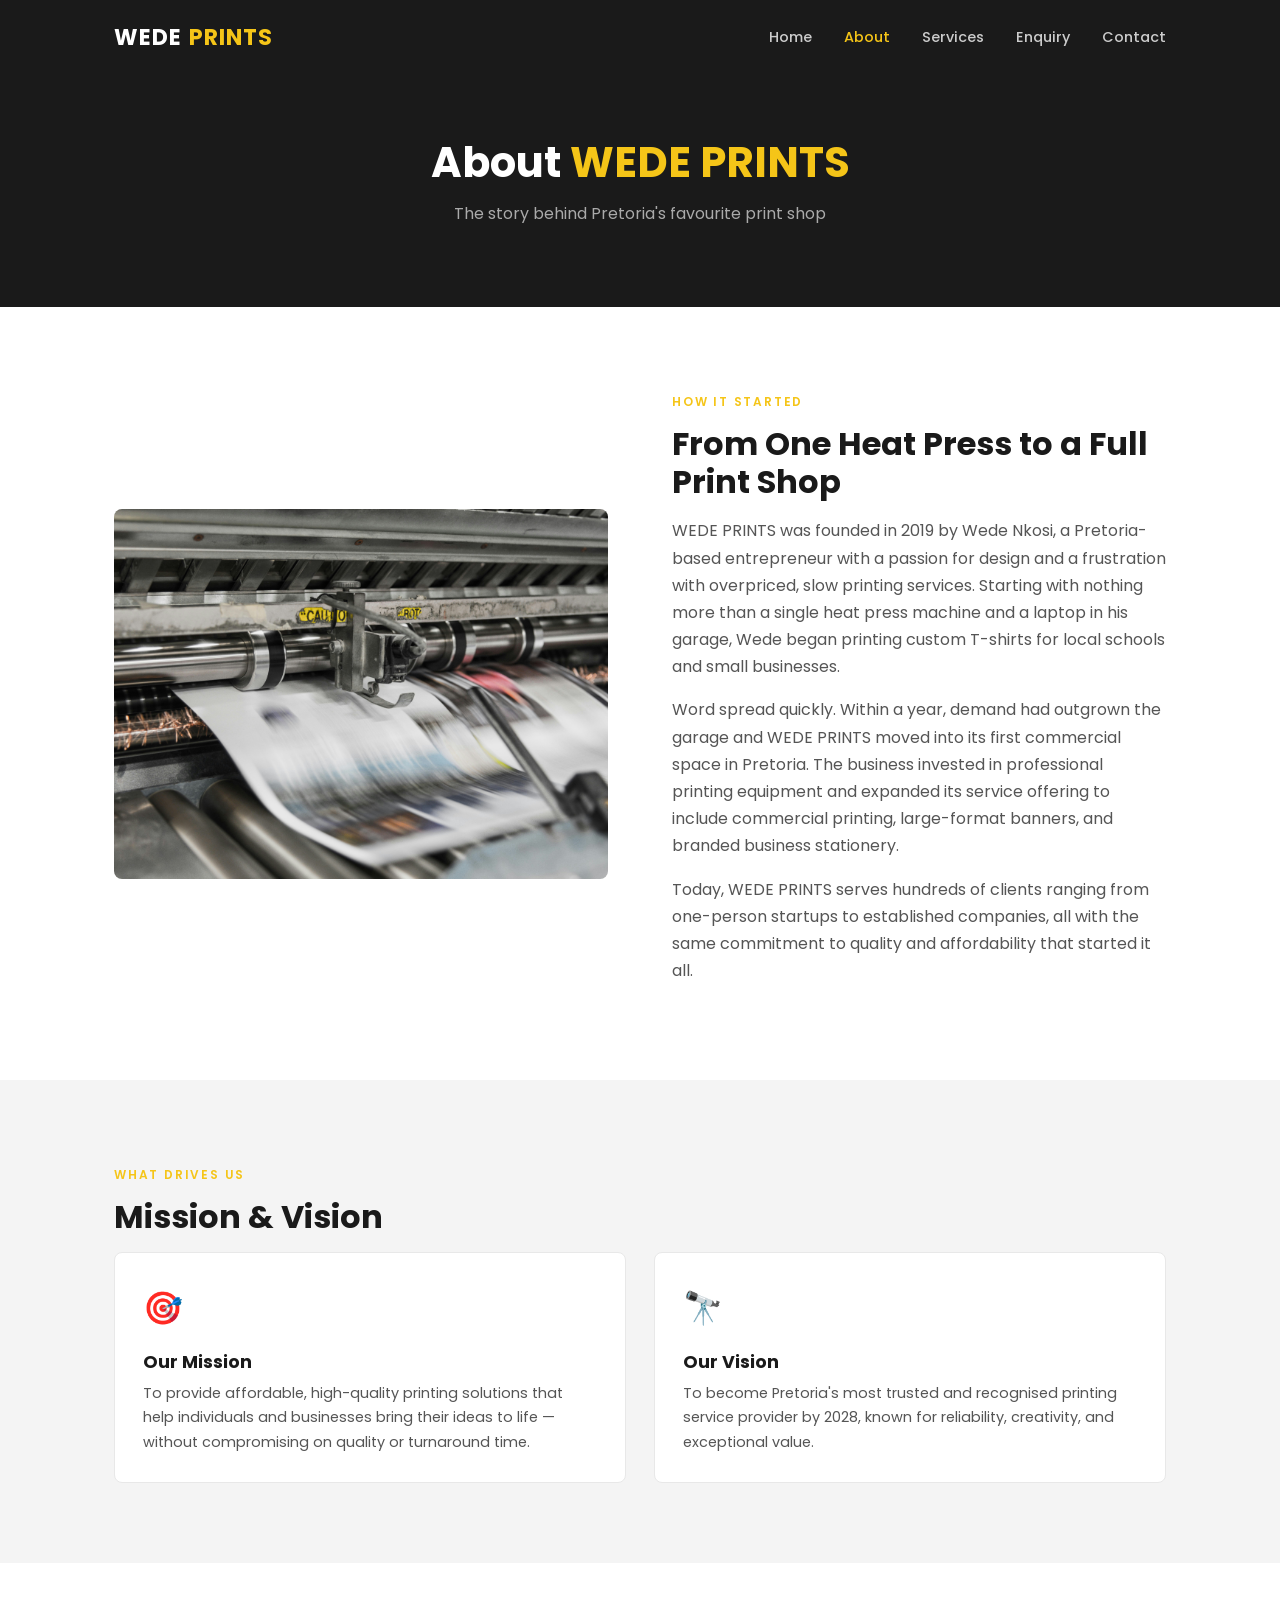
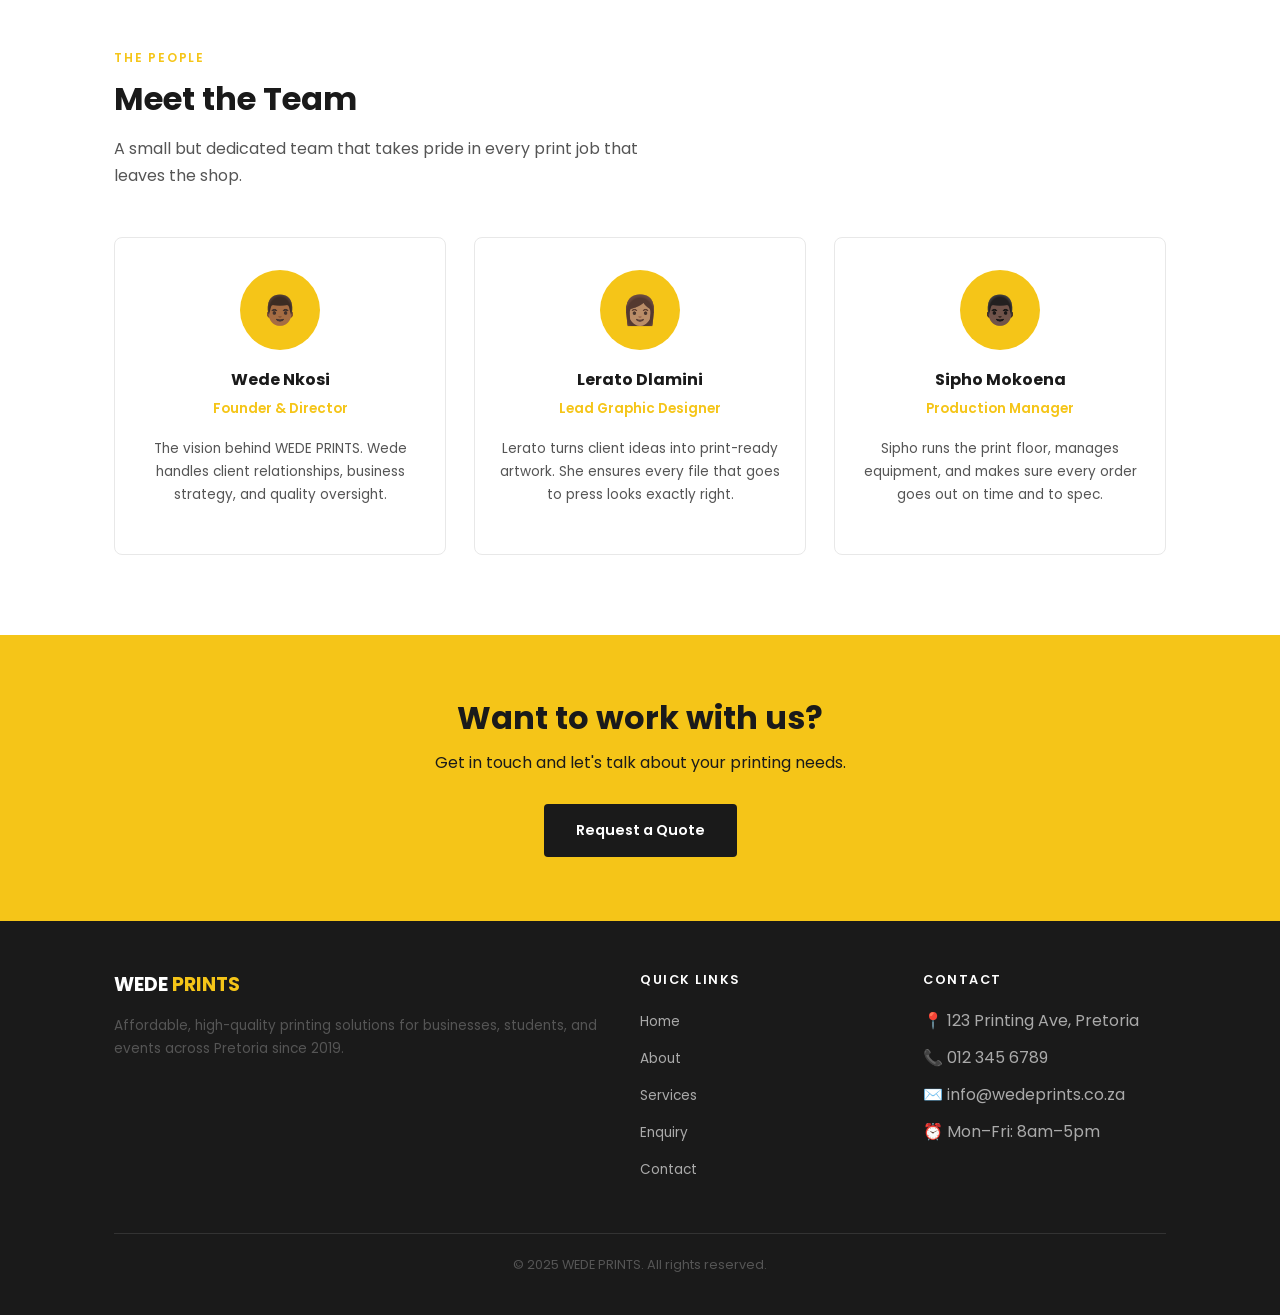
==== about.html @ 8aa2bee9 "Initial commit" ====
<!DOCTYPE html>
<html lang="en">
<head>
  <!-- Page metadata -->
  <meta charset="UTF-8" />
  <meta name="viewport" content="width=device-width, initial-scale=1.0" />
  <title>About Us | WEDE PRINTS</title>

  <!-- Google Fonts -->
  <link rel="preconnect" href="https://fonts.googleapis.com" />
  <link rel="preconnect" href="https://fonts.gstatic.com" crossorigin />
  <link href="https://fonts.googleapis.com/css2?family=Poppins:wght@400;500;600;700&display=swap" rel="stylesheet" />

  <!-- Main stylesheet -->
  <link rel="stylesheet" href="css/style.css" />
</head>
<body>

  <!-- ======== NAVBAR ======== -->
  <nav class="navbar">
    <div class="container navbar__inner">
      <a href="index.html" class="navbar__logo">WEDE <span>PRINTS</span></a>
      <ul class="navbar__links">
        <li><a href="index.html">Home</a></li>
        <li><a href="about.html" class="active">About</a></li>
        <li><a href="services.html">Services</a></li>
        <li><a href="enquiry.html">Enquiry</a></li>
        <li><a href="contact.html">Contact</a></li>
      </ul>
    </div>
  </nav>

  <!-- ======== PAGE HERO ======== -->
  <section class="page-hero">
    <div class="container">
      <h1 class="page-hero__title">About <span>WEDE PRINTS</span></h1>
      <p class="page-hero__sub">The story behind Pretoria's favourite print shop</p>
    </div>
  </section>

  <!-- ======== OUR STORY ======== -->
  <section class="section">
    <div class="container">
      <div class="about-strip">

        <!-- Story image -->
        <div class="about-strip__image">
          <img src="images/print-printer.jpg" alt="The WEDE PRINTS printing setup" />
        </div>

        <!-- Story content -->
        <div>
          <span class="section__label">How It Started</span>
          <h2 class="section__title">From One Heat Press to a Full Print Shop</h2>
          <p>
            WEDE PRINTS was founded in 2019 by Wede Nkosi, a Pretoria-based entrepreneur
            with a passion for design and a frustration with overpriced, slow printing
            services. Starting with nothing more than a single heat press machine and a
            laptop in his garage, Wede began printing custom T-shirts for local schools
            and small businesses.
          </p>
          <p>
            Word spread quickly. Within a year, demand had outgrown the garage and WEDE PRINTS
            moved into its first commercial space in Pretoria. The business invested in
            professional printing equipment and expanded its service offering to include
            commercial printing, large-format banners, and branded business stationery.
          </p>
          <p>
            Today, WEDE PRINTS serves hundreds of clients ranging from one-person startups
            to established companies, all with the same commitment to quality and affordability
            that started it all.
          </p>
        </div>

      </div>
    </div>
  </section>

  <!-- ======== MISSION & VISION ======== -->
  <section class="section section--grey">
    <div class="container">
      <span class="section__label">What Drives Us</span>
      <h2 class="section__title">Mission & Vision</h2>

      <!-- Mission and vision cards -->
      <div class="cards" style="grid-template-columns: 1fr 1fr; margin-top: 16px;">

        <div class="card">
          <div class="card__icon">🎯</div>
          <h3 class="card__title">Our Mission</h3>
          <p class="card__text">
            To provide affordable, high-quality printing solutions that help individuals
            and businesses bring their ideas to life — without compromising on quality
            or turnaround time.
          </p>
        </div>

        <div class="card">
          <div class="card__icon">🔭</div>
          <h3 class="card__title">Our Vision</h3>
          <p class="card__text">
            To become Pretoria's most trusted and recognised printing service provider
            by 2028, known for reliability, creativity, and exceptional value.
          </p>
        </div>

      </div>
    </div>
  </section>

  <!-- ======== TEAM ======== -->
  <section class="section">
    <div class="container">
      <span class="section__label">The People</span>
      <h2 class="section__title">Meet the Team</h2>
      <p class="section__subtitle">
        A small but dedicated team that takes pride in every print job that leaves the shop.
      </p>

      <!-- Team member cards -->
      <div class="team-grid">

        <div class="team-card">
          <div class="team-card__avatar">👨🏾</div>
          <p class="team-card__name">Wede Nkosi</p>
          <p class="team-card__role">Founder & Director</p>
          <p style="font-size: 0.85rem; color: #555555; margin-top: 10px;">
            The vision behind WEDE PRINTS. Wede handles client relationships,
            business strategy, and quality oversight.
          </p>
        </div>

        <div class="team-card">
          <div class="team-card__avatar">👩🏽</div>
          <p class="team-card__name">Lerato Dlamini</p>
          <p class="team-card__role">Lead Graphic Designer</p>
          <p style="font-size: 0.85rem; color: #555555; margin-top: 10px;">
            Lerato turns client ideas into print-ready artwork. She ensures every
            file that goes to press looks exactly right.
          </p>
        </div>

        <div class="team-card">
          <div class="team-card__avatar">👨🏿</div>
          <p class="team-card__name">Sipho Mokoena</p>
          <p class="team-card__role">Production Manager</p>
          <p style="font-size: 0.85rem; color: #555555; margin-top: 10px;">
            Sipho runs the print floor, manages equipment, and makes sure
            every order goes out on time and to spec.
          </p>
        </div>

      </div>
    </div>
  </section>

  <!-- ======== CTA BANNER ======== -->
  <section class="cta-banner">
    <div class="container">
      <h2>Want to work with us?</h2>
      <p>Get in touch and let's talk about your printing needs.</p>
      <a href="enquiry.html" class="btn btn--dark">Request a Quote</a>
    </div>
  </section>

  <!-- ======== FOOTER ======== -->
  <footer class="footer">
    <div class="container">
      <div class="footer__inner">
        <div>
          <p class="footer__logo">WEDE <span>PRINTS</span></p>
          <p class="footer__desc">
            Affordable, high-quality printing solutions for businesses,
            students, and events across Pretoria since 2019.
          </p>
        </div>
        <div>
          <p class="footer__heading">Quick Links</p>
          <ul class="footer__links">
            <li><a href="index.html">Home</a></li>
            <li><a href="about.html">About</a></li>
            <li><a href="services.html">Services</a></li>
            <li><a href="enquiry.html">Enquiry</a></li>
            <li><a href="contact.html">Contact</a></li>
          </ul>
        </div>
        <div>
          <p class="footer__heading">Contact</p>
          <ul class="footer__links">
            <li>📍 123 Printing Ave, Pretoria</li>
            <li>📞 012 345 6789</li>
            <li>✉️ info@wedeprints.co.za</li>
            <li>⏰ Mon–Fri: 8am–5pm</li>
          </ul>
        </div>
      </div>
      <div class="footer__bottom">
        <p>&copy; 2025 WEDE PRINTS. All rights reserved.</p>
      </div>
    </div>
  </footer>

  <script src="js/main.js"></script>
</body>
</html>
---- css/style.css ----
/* ============================================================
   WEDE PRINTS — Main Stylesheet
   Colour palette:
     Black:      #1a1a1a
     Yellow:     #F5C518
     White:      #ffffff
     Light Grey: #f4f4f4
     Mid Grey:   #555555
   ============================================================ */

/* ---------- Reset & Base ---------- */
* {
  margin: 0;
  padding: 0;
  box-sizing: border-box;
}

html {
  scroll-behavior: smooth;
}

body {
  font-family: 'Poppins', sans-serif;
  font-size: 16px;
  color: #1a1a1a;
  background-color: #ffffff;
  line-height: 1.7;
}

img {
  max-width: 100%;
  display: block;
}

a {
  text-decoration: none;
  color: inherit;
}

ul {
  list-style: none;
}

/* ---------- Typography ---------- */
h1, h2, h3, h4 {
  font-weight: 700;
  line-height: 1.2;
}

h1 { font-size: 3rem; }
h2 { font-size: 2rem; }
h3 { font-size: 1.3rem; }

p {
  color: #555555;
  margin-bottom: 1rem;
}

/* ---------- Utility ---------- */
.container {
  max-width: 1100px;
  margin: 0 auto;
  padding: 0 24px;
}

.section {
  padding: 80px 0;
}

.section--grey {
  background-color: #f4f4f4;
}

.section__label {
  display: inline-block;
  font-size: 0.75rem;
  font-weight: 600;
  letter-spacing: 0.15em;
  text-transform: uppercase;
  color: #F5C518;
  margin-bottom: 12px;
}

.section__title {
  font-size: 2rem;
  color: #1a1a1a;
  margin-bottom: 16px;
}

.section__subtitle {
  font-size: 1rem;
  color: #555555;
  max-width: 560px;
  margin-bottom: 48px;
}

.btn {
  display: inline-block;
  padding: 14px 32px;
  font-family: 'Poppins', sans-serif;
  font-size: 0.9rem;
  font-weight: 600;
  border-radius: 4px;
  cursor: pointer;
  border: none;
  transition: opacity 0.2s ease, transform 0.2s ease;
}

.btn:hover {
  opacity: 0.88;
  transform: translateY(-1px);
}

.btn--primary {
  background-color: #F5C518;
  color: #1a1a1a;
}

.btn--outline {
  background-color: transparent;
  color: #ffffff;
  border: 2px solid #ffffff;
}

/* ---------- Navbar ---------- */
.navbar {
  position: sticky;
  top: 0;
  z-index: 100;
  background-color: #1a1a1a;
  padding: 18px 0;
}

.navbar__inner {
  display: flex;
  align-items: center;
  justify-content: space-between;
}

.navbar__logo {
  font-size: 1.4rem;
  font-weight: 700;
  color: #ffffff;
  letter-spacing: 0.05em;
}

.navbar__logo span {
  color: #F5C518;
}

.navbar__links {
  display: flex;
  gap: 32px;
}

.navbar__links a {
  color: #cccccc;
  font-size: 0.9rem;
  font-weight: 500;
  transition: color 0.2s ease;
}

.navbar__links a:hover,
.navbar__links a.active {
  color: #F5C518;
}

/* ---------- Hero ---------- */
.hero {
  background-color: #1a1a1a;
  color: #ffffff;
  padding: 100px 0;
  position: relative;
  overflow: hidden;
}

.hero__inner {
  display: grid;
  grid-template-columns: 1fr 1fr;
  align-items: center;
  gap: 60px;
}

.hero__tag {
  font-size: 0.75rem;
  font-weight: 600;
  letter-spacing: 0.15em;
  text-transform: uppercase;
  color: #F5C518;
  margin-bottom: 16px;
}

.hero__title {
  font-size: 3.2rem;
  line-height: 1.1;
  margin-bottom: 20px;
}

.hero__title span {
  color: #F5C518;
}

.hero__desc {
  color: #aaaaaa;
  font-size: 1rem;
  margin-bottom: 32px;
  max-width: 420px;
}

.hero__buttons {
  display: flex;
  gap: 16px;
  flex-wrap: wrap;
}

.hero__image {
  border-radius: 8px;
  overflow: hidden;
  aspect-ratio: 4/3;
}

.hero__image img {
  width: 100%;
  height: 100%;
  object-fit: cover;
}

/* ---------- Services Cards ---------- */
.cards {
  display: grid;
  grid-template-columns: repeat(3, 1fr);
  gap: 28px;
}

.card {
  background-color: #ffffff;
  border: 1px solid #e8e8e8;
  border-radius: 8px;
  padding: 28px;
  transition: box-shadow 0.2s ease, transform 0.2s ease;
}

.card:hover {
  box-shadow: 0 8px 24px rgba(0,0,0,0.09);
  transform: translateY(-3px);
}

.card__icon {
  font-size: 2rem;
  margin-bottom: 16px;
}

.card__title {
  font-size: 1.1rem;
  font-weight: 700;
  margin-bottom: 8px;
  color: #1a1a1a;
}

.card__text {
  font-size: 0.9rem;
  color: #555555;
  margin-bottom: 0;
}

/* ---------- About Strip ---------- */
.about-strip {
  display: grid;
  grid-template-columns: 1fr 1fr;
  gap: 64px;
  align-items: center;
}

.about-strip__image {
  border-radius: 8px;
  overflow: hidden;
  aspect-ratio: 4/3;
}

.about-strip__image img {
  width: 100%;
  height: 100%;
  object-fit: cover;
}

.about-strip__stats {
  display: grid;
  grid-template-columns: 1fr 1fr;
  gap: 24px;
  margin-top: 32px;
}

.stat__number {
  font-size: 2.4rem;
  font-weight: 700;
  color: #F5C518;
  line-height: 1;
}

.stat__label {
  font-size: 0.85rem;
  color: #555555;
  margin-top: 4px;
}

/* ---------- Page Hero (inner pages) ---------- */
.page-hero {
  background-color: #1a1a1a;
  color: #ffffff;
  padding: 64px 0;
  text-align: center;
}

.page-hero__title {
  font-size: 2.6rem;
  margin-bottom: 12px;
}

.page-hero__title span {
  color: #F5C518;
}

.page-hero__sub {
  color: #aaaaaa;
  font-size: 1rem;
}

/* ---------- Team Cards ---------- */
.team-grid {
  display: grid;
  grid-template-columns: repeat(3, 1fr);
  gap: 28px;
}

.team-card {
  text-align: center;
  padding: 32px 20px;
  border: 1px solid #e8e8e8;
  border-radius: 8px;
}

.team-card__avatar {
  width: 80px;
  height: 80px;
  border-radius: 50%;
  background-color: #F5C518;
  display: flex;
  align-items: center;
  justify-content: center;
  font-size: 1.8rem;
  margin: 0 auto 16px;
}

.team-card__name {
  font-weight: 700;
  margin-bottom: 4px;
  color: #1a1a1a;
}

.team-card__role {
  font-size: 0.85rem;
  color: #F5C518;
  font-weight: 600;
}

/* ---------- Services Page ---------- */
.service-block {
  display: grid;
  grid-template-columns: 1fr 1fr;
  gap: 60px;
  align-items: center;
  padding: 60px 0;
  border-bottom: 1px solid #e8e8e8;
}

.service-block:last-child {
  border-bottom: none;
}

.service-block--reverse {
  direction: rtl;
}

.service-block--reverse > * {
  direction: ltr;
}

.service-block__image {
  border-radius: 8px;
  overflow: hidden;
  aspect-ratio: 4/3;
}

.service-block__image img {
  width: 100%;
  height: 100%;
  object-fit: cover;
}

.service-block__tag {
  font-size: 0.75rem;
  font-weight: 600;
  letter-spacing: 0.15em;
  text-transform: uppercase;
  color: #F5C518;
  margin-bottom: 8px;
}

.price-tag {
  display: inline-block;
  background-color: #F5C518;
  color: #1a1a1a;
  font-weight: 700;
  font-size: 0.85rem;
  padding: 4px 12px;
  border-radius: 4px;
  margin-top: 12px;
}

/* ---------- Enquiry & Contact Forms ---------- */
.form-section {
  display: grid;
  grid-template-columns: 1fr 1.4fr;
  gap: 64px;
  align-items: start;
}

.form-info__item {
  display: flex;
  gap: 16px;
  margin-bottom: 28px;
}

.form-info__icon {
  font-size: 1.4rem;
  flex-shrink: 0;
  margin-top: 2px;
}

.form-info__label {
  font-size: 0.75rem;
  font-weight: 600;
  text-transform: uppercase;
  letter-spacing: 0.1em;
  color: #F5C518;
  margin-bottom: 4px;
}

.form-info__value {
  font-size: 0.95rem;
  color: #1a1a1a;
  margin-bottom: 0;
}

.form {
  display: flex;
  flex-direction: column;
  gap: 18px;
}

.form__row {
  display: grid;
  grid-template-columns: 1fr 1fr;
  gap: 18px;
}

.form__group {
  display: flex;
  flex-direction: column;
  gap: 6px;
}

.form__group label {
  font-size: 0.85rem;
  font-weight: 600;
  color: #1a1a1a;
}

.form__group input,
.form__group select,
.form__group textarea {
  padding: 12px 16px;
  border: 1px solid #dddddd;
  border-radius: 4px;
  font-family: 'Poppins', sans-serif;
  font-size: 0.9rem;
  color: #1a1a1a;
  transition: border-color 0.2s ease;
  background-color: #ffffff;
}

.form__group input:focus,
.form__group select:focus,
.form__group textarea:focus {
  outline: none;
  border-color: #F5C518;
}

.form__group textarea {
  resize: vertical;
  min-height: 120px;
}

/* ---------- Map Placeholder ---------- */
.map-placeholder {
  background-color: #e8e8e8;
  border-radius: 8px;
  height: 260px;
  display: flex;
  align-items: center;
  justify-content: center;
  color: #888888;
  font-size: 0.9rem;
  margin-top: 32px;
}

/* ---------- Locations Grid ---------- */
.locations-grid {
  display: grid;
  grid-template-columns: 1fr 1fr;
  gap: 28px;
  margin-bottom: 40px;
}

.location-card {
  background-color: #f4f4f4;
  border-radius: 8px;
  padding: 28px;
}

.location-card__name {
  font-weight: 700;
  font-size: 1.1rem;
  color: #1a1a1a;
  margin-bottom: 12px;
  padding-bottom: 12px;
  border-bottom: 2px solid #F5C518;
}

.location-card p {
  font-size: 0.9rem;
  margin-bottom: 6px;
}

/* ---------- CTA Banner ---------- */
.cta-banner {
  background-color: #F5C518;
  padding: 64px 0;
  text-align: center;
}

.cta-banner h2 {
  font-size: 2rem;
  color: #1a1a1a;
  margin-bottom: 12px;
}

.cta-banner p {
  color: #1a1a1a;
  margin-bottom: 28px;
}

.btn--dark {
  background-color: #1a1a1a;
  color: #ffffff;
}

/* ---------- Footer ---------- */
.footer {
  background-color: #1a1a1a;
  color: #aaaaaa;
  padding: 48px 0 24px;
}

.footer__inner {
  display: grid;
  grid-template-columns: 2fr 1fr 1fr;
  gap: 40px;
  margin-bottom: 40px;
}

.footer__logo {
  font-size: 1.2rem;
  font-weight: 700;
  color: #ffffff;
  margin-bottom: 12px;
}

.footer__logo span {
  color: #F5C518;
}

.footer__desc {
  font-size: 0.85rem;
  line-height: 1.7;
  margin-bottom: 0;
}

.footer__heading {
  font-size: 0.8rem;
  font-weight: 600;
  text-transform: uppercase;
  letter-spacing: 0.12em;
  color: #ffffff;
  margin-bottom: 16px;
}

.footer__links li {
  margin-bottom: 10px;
}

.footer__links a {
  font-size: 0.85rem;
  color: #aaaaaa;
  transition: color 0.2s ease;
}

.footer__links a:hover {
  color: #F5C518;
}

.footer__bottom {
  border-top: 1px solid #333333;
  padding-top: 20px;
  text-align: center;
  font-size: 0.8rem;
}

/* ---------- Responsive ---------- */
@media (max-width: 768px) {
  h1 { font-size: 2rem; }
  h2 { font-size: 1.5rem; }

  .hero__inner,
  .about-strip,
  .service-block,
  .form-section,
  .locations-grid,
  .footer__inner {
    grid-template-columns: 1fr;
  }

  .cards,
  .team-grid {
    grid-template-columns: 1fr;
  }

  .hero__image { display: none; }

  .service-block--reverse {
    direction: ltr;
  }

  .navbar__links {
    gap: 16px;
  }

  .form__row {
    grid-template-columns: 1fr;
  }
}
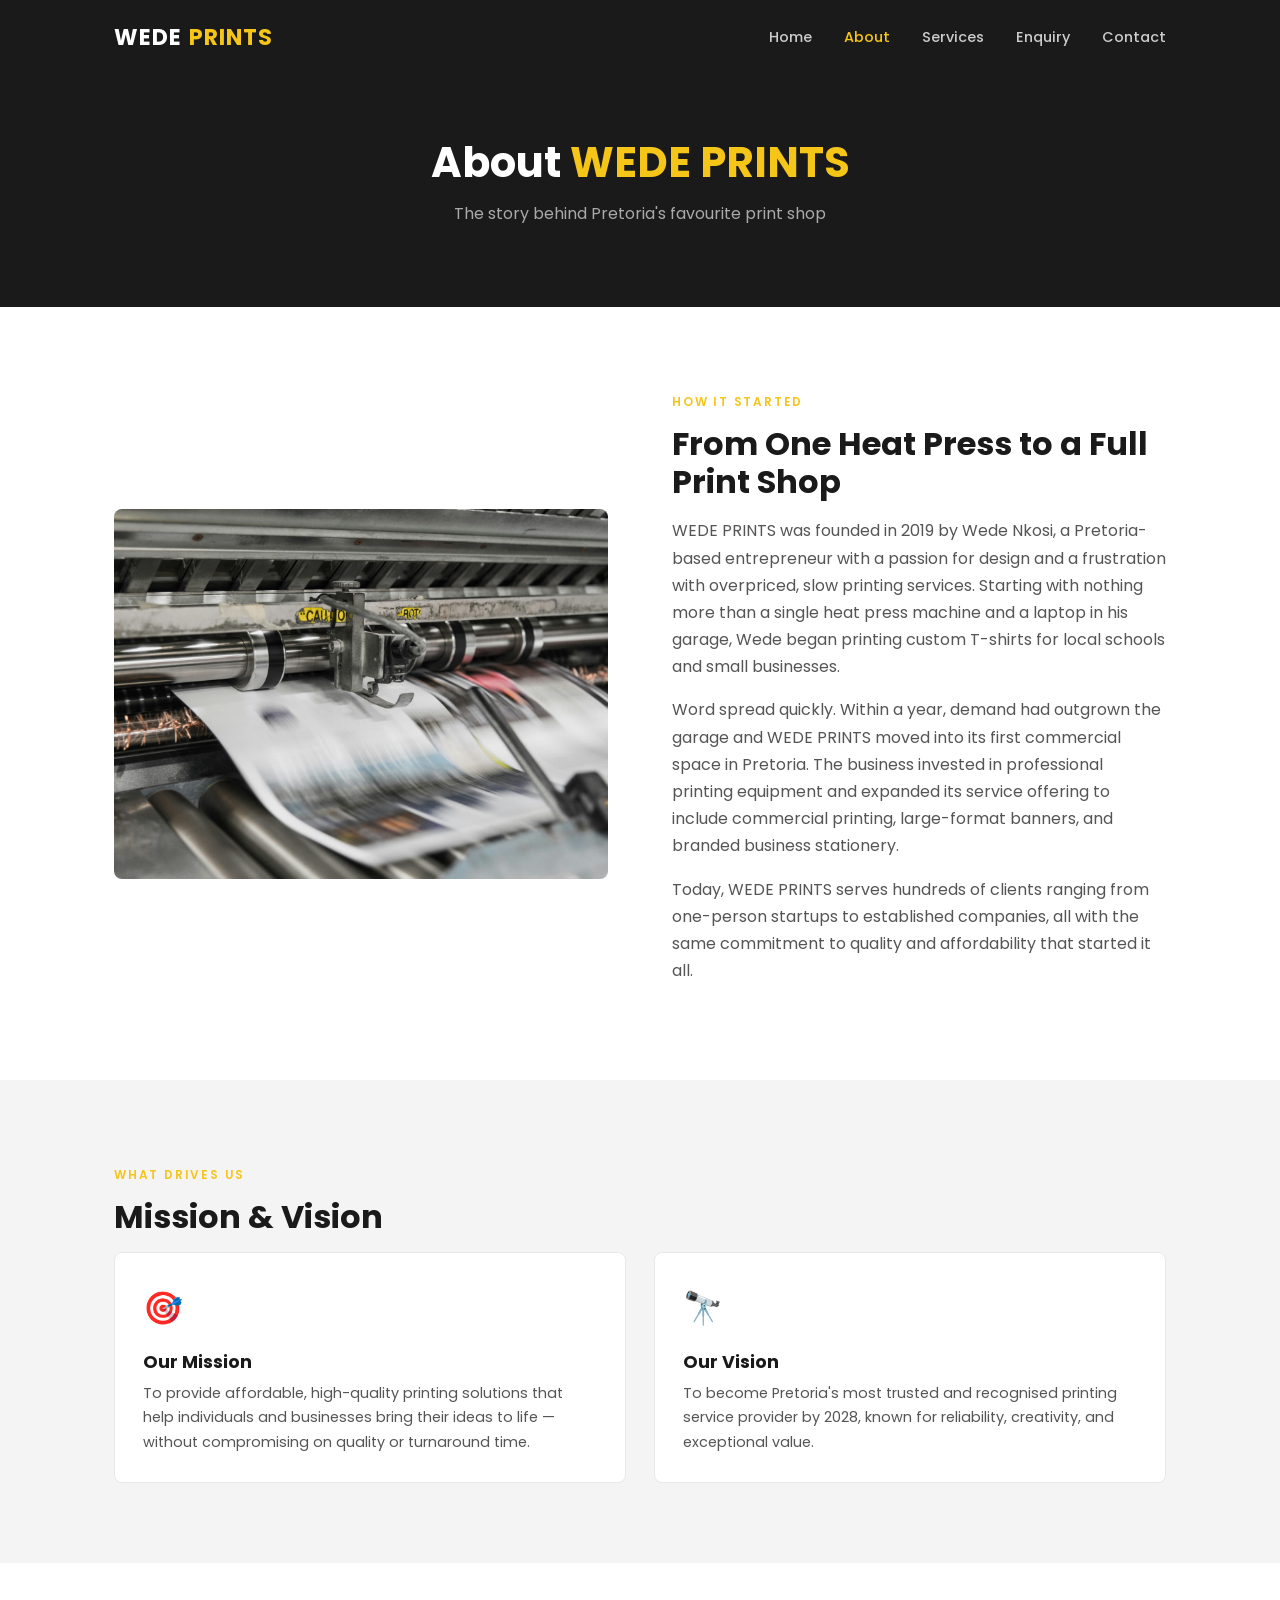
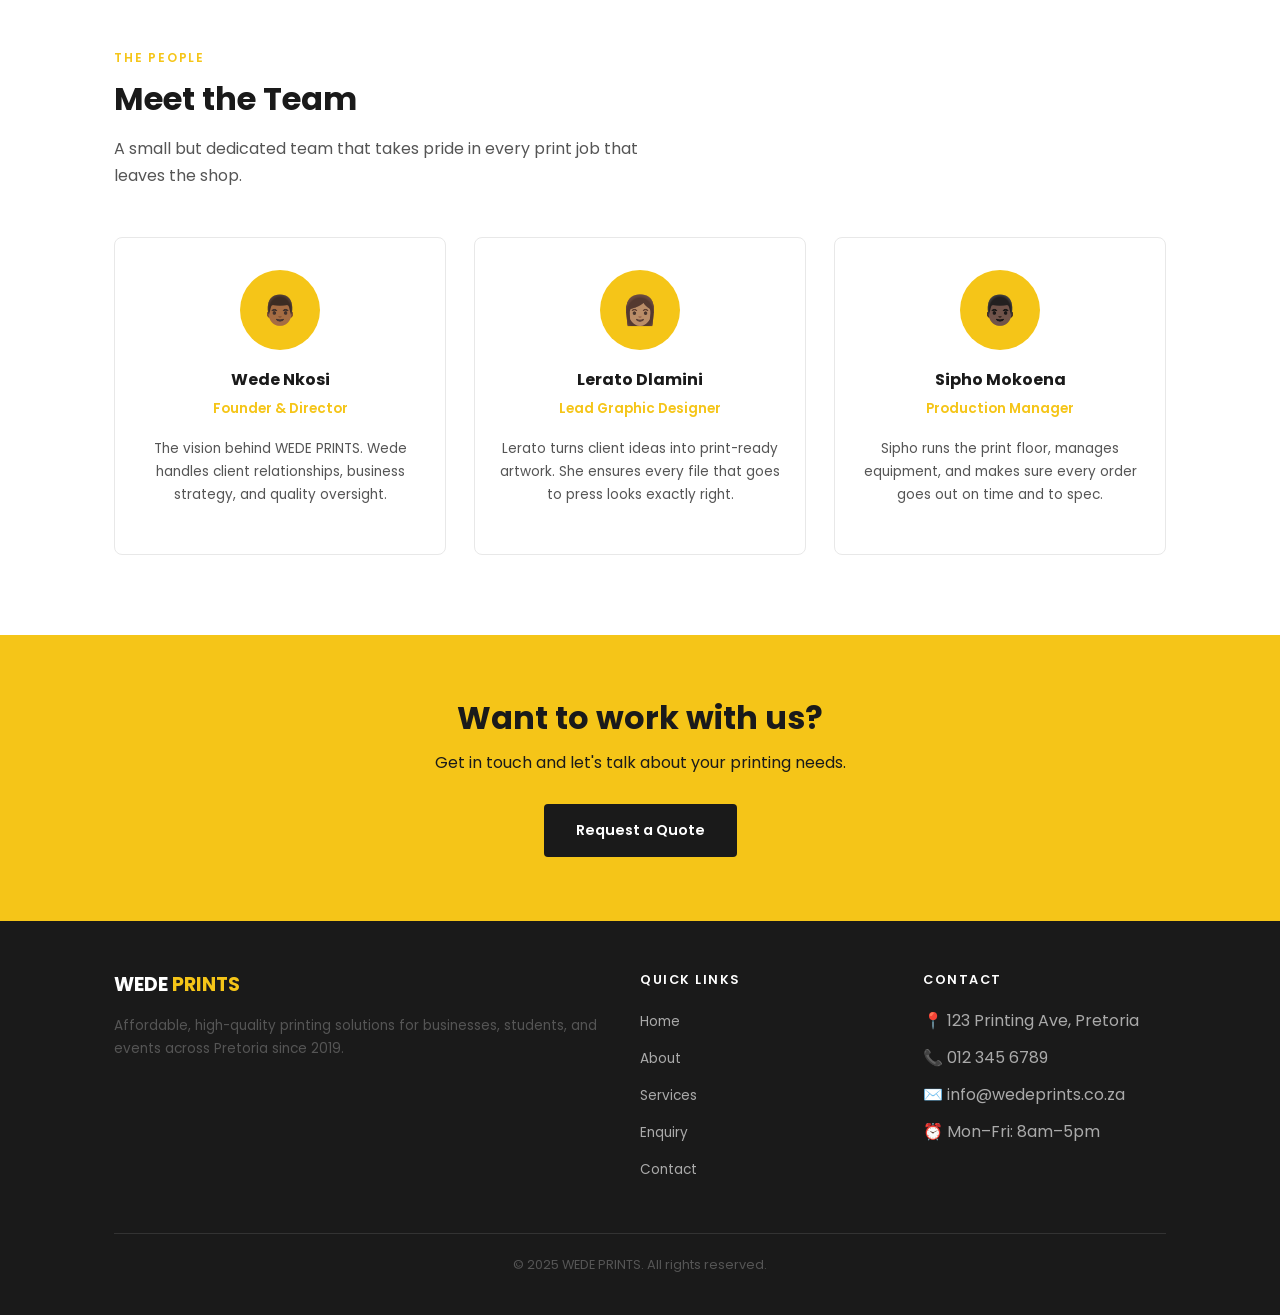
==== commit 3e93415f: "Compression & lazy loading Compress and resize images to improve page speed Add lazy loading to imag" ====
--- a/about.html
+++ b/about.html
@@ -2,10 +2,11 @@
 <html lang="en">
 <head>
   <!-- Page metadata -->
+   
   <meta charset="UTF-8" />
   <meta name="viewport" content="width=device-width, initial-scale=1.0" />
-  <title>About Us | WEDE PRINTS</title>
-
+  <title>About Us | WEDE PRINTS Pretoria Print Shop</title>
+<meta name="description" content="Meet the team behind WEDE PRINTS. Since 2019 we have grown from a home T-shirt press into a full print shop serving Pretoria businesses." />
   <!-- Google Fonts -->
   <link rel="preconnect" href="https://fonts.googleapis.com" />
   <link rel="preconnect" href="https://fonts.gstatic.com" crossorigin />
@@ -45,7 +46,13 @@
 
         <!-- Story image -->
         <div class="about-strip__image">
-          <img src="images/print-printer.jpg" alt="The WEDE PRINTS printing setup" />
+<img 
+  src="images/print-printer.jpg"
+  srcset="images/print-printer.jpg 1200w, images/print-printer.jpg 800w"
+  sizes="(max-width: 768px) 100vw, (max-width: 1024px) 50vw, 50vw"
+  alt="Large format printing press in action"
+  loading="lazy"
+/>
         </div>
 
         <!-- Story content -->
--- a/css/style.css
+++ b/css/style.css
@@ -627,35 +627,32 @@
 }
 
 /* ---------- Responsive ---------- */
-@media (max-width: 768px) {
-  h1 { font-size: 2rem; }
-  h2 { font-size: 1.5rem; }
-
-  .hero__inner,
-  .about-strip,
-  .service-block,
-  .form-section,
-  .locations-grid,
+@media (max-width: 1024px) {
+  .cards {
+    grid-template-columns: repeat(2, 1fr);
+  }
+
+  .team-grid {
+    grid-template-columns: repeat(2, 1fr);
+  }
+
+  .hero__title {
+    font-size: 2.4rem;
+  }
+
+  .hero__inner {
+    gap: 32px;
+  }
+
   .footer__inner {
-    grid-template-columns: 1fr;
+    grid-template-columns: 1fr 1fr;
   }
 
-  .cards,
-  .team-grid {
-    grid-template-columns: 1fr;
+  .service-block {
+    gap: 32px;
   }
 
-  .hero__image { display: none; }
-
-  .service-block--reverse {
-    direction: ltr;
+  .form-section {
+    gap: 32px;
   }
-
-  .navbar__links {
-    gap: 16px;
-  }
-
-  .form__row {
-    grid-template-columns: 1fr;
-  }
-}
+}
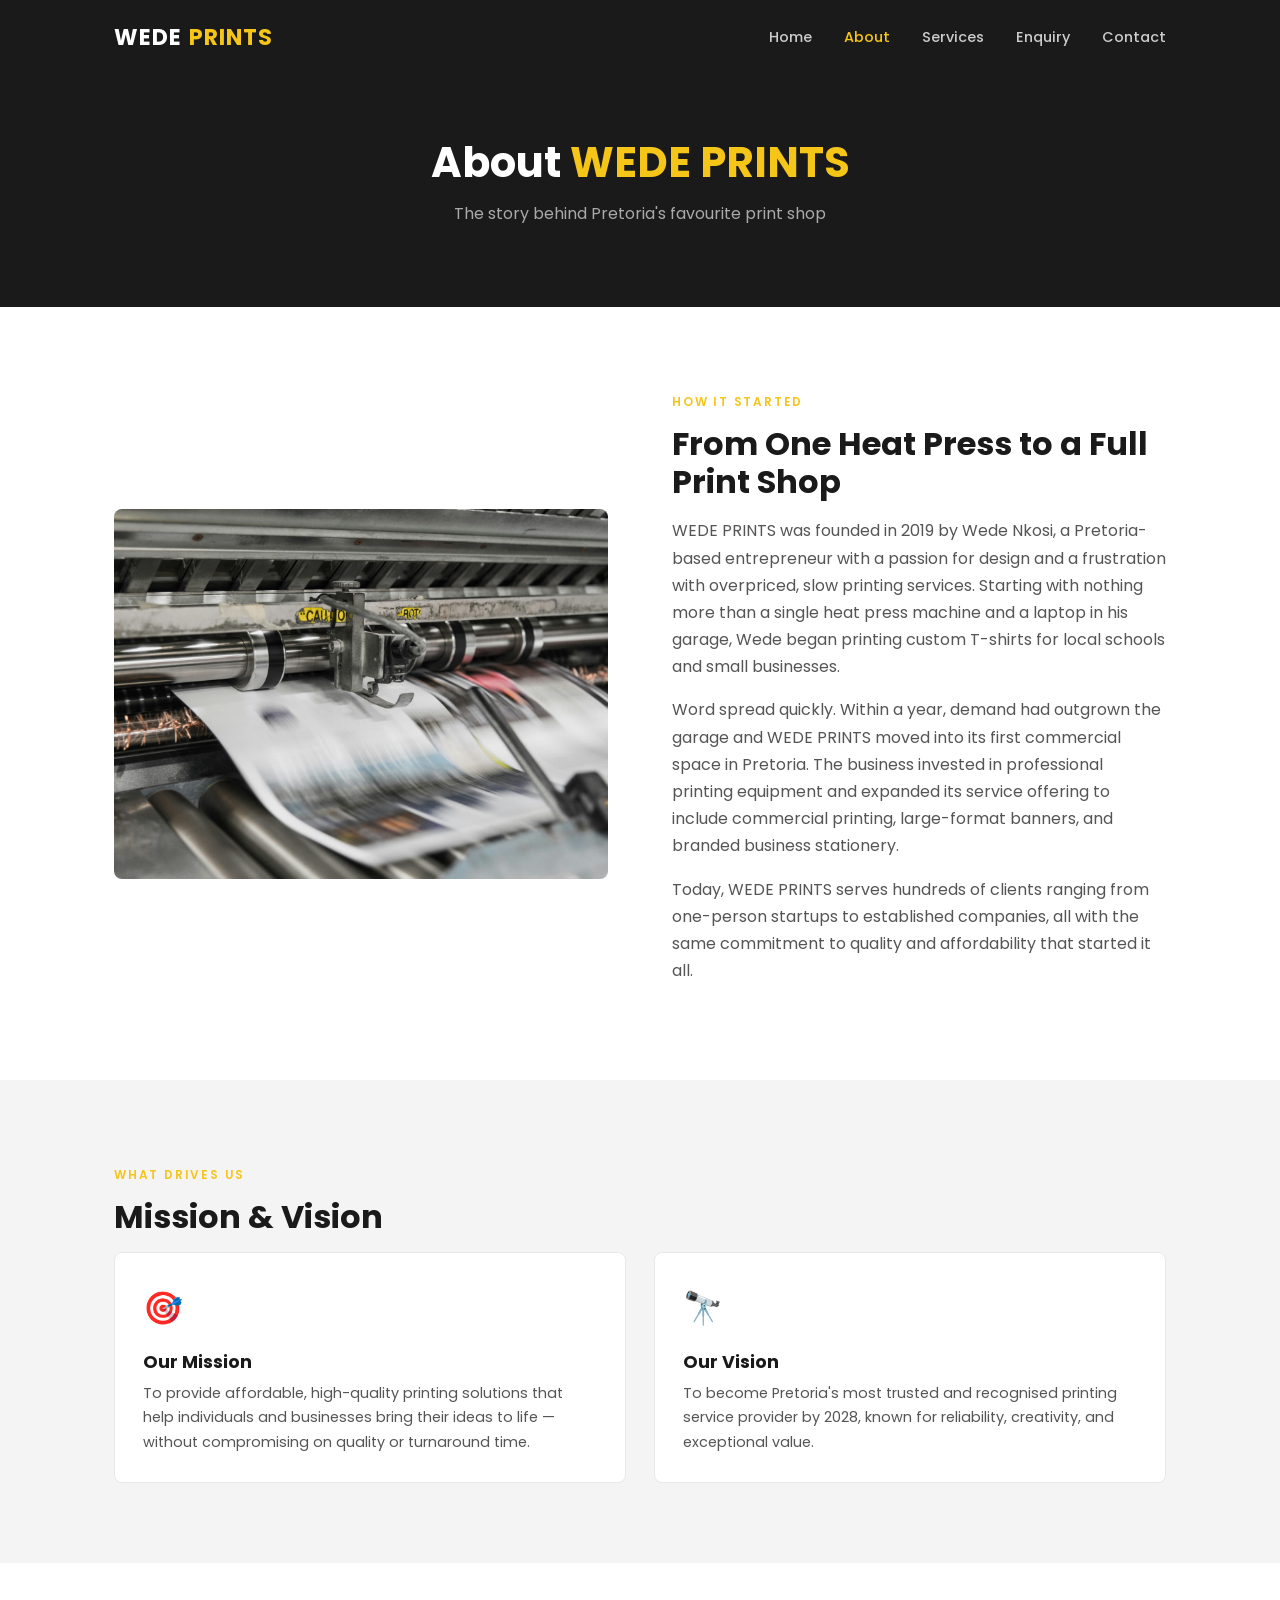
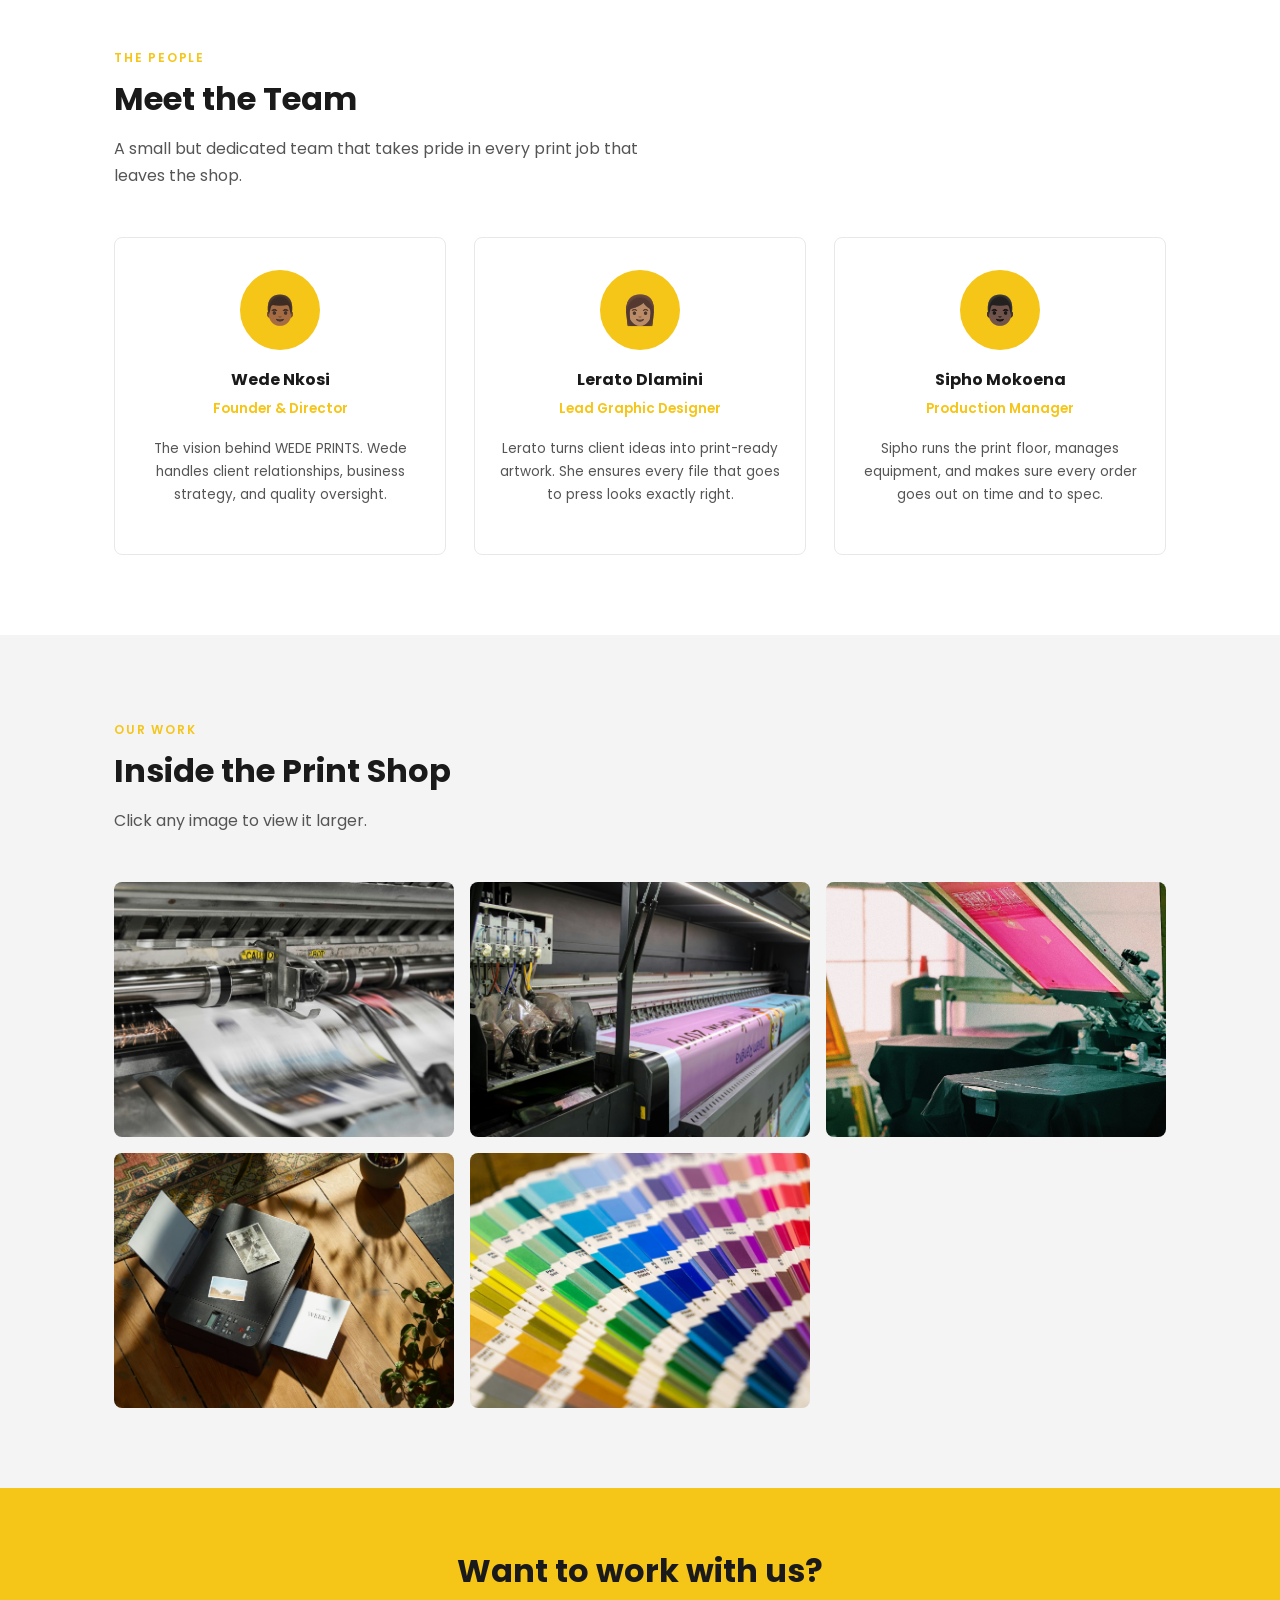
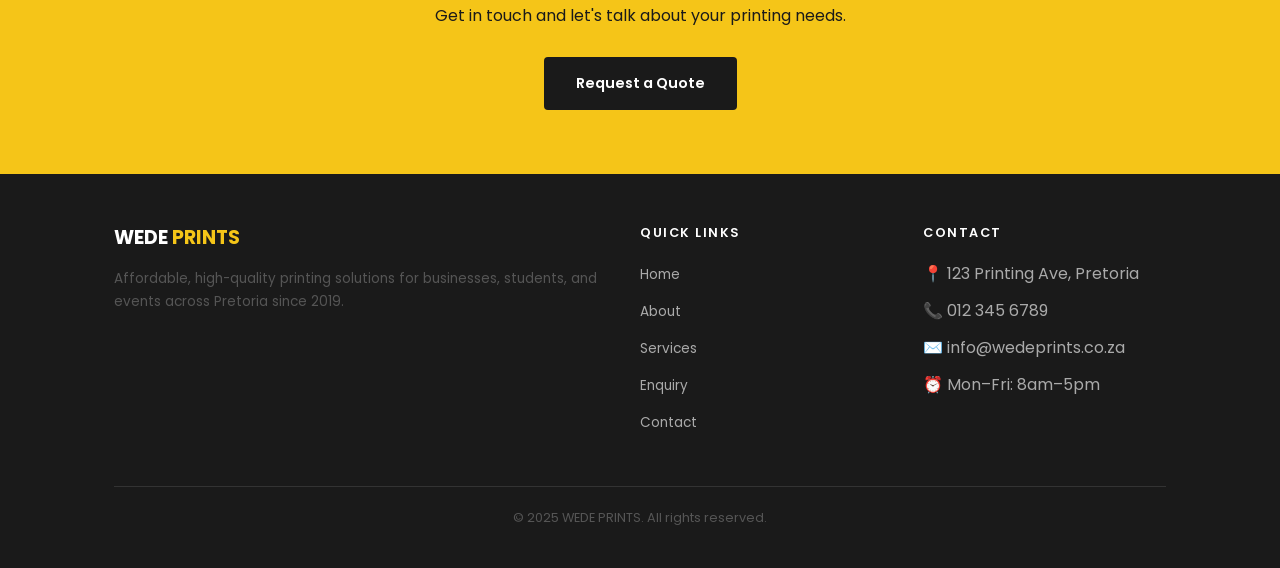
==== commit 64c3ee23: "Add FAQ Add FAQ accordion to services page Add image gallery with lightbox to about page Add scroll " ====
--- a/about.html
+++ b/about.html
@@ -161,6 +161,33 @@
     </div>
   </section>
 
+<!-- ======== GALLERY WITH LIGHTBOX ======== -->
+<section class="section section--grey">
+  <div class="container">
+    <span class="section__label">Our Work</span>
+    <h2 class="section__title">Inside the Print Shop</h2>
+    <p class="section__subtitle">Click any image to view it larger.</p>
+
+    <div class="gallery">
+      <button type="button" class="gallery__item">
+        <img src="images/print-printer.jpg" alt="Large format printing press in action" loading="lazy" />
+      </button>
+      <button type="button" class="gallery__item">
+        <img src="images/print-behindthescenes.jpg" alt="Colour palette swatches for commercial printing" loading="lazy" />
+      </button>
+      <button type="button" class="gallery__item">
+        <img src="images/print-tshirts.jpg" alt="Custom printed T-shirts laid out" loading="lazy" />
+      </button>
+      <button type="button" class="gallery__item">
+        <img src="images/print-small-printer.jpg" alt="Desktop printer used for business stationery" loading="lazy" />
+      </button>
+      <button type="button" class="gallery__item">
+        <img src="images/print-palettes.jpg" alt="Inside the WEDE PRINTS workshop" loading="lazy" />
+      </button>
+    </div>
+  </div>
+</section>
+
   <!-- ======== CTA BANNER ======== -->
   <section class="cta-banner">
     <div class="container">
@@ -208,5 +235,6 @@
   </footer>
 
   <script src="js/main.js"></script>
+  <script src="js/interactive.js" defer></script>
 </body>
 </html>
--- a/css/style.css
+++ b/css/style.css
@@ -126,7 +126,7 @@
 .navbar {
   position: sticky;
   top: 0;
-  z-index: 100;
+  z-index: 1000;
   background-color: #1a1a1a;
   padding: 18px 0;
 }
@@ -655,4 +655,167 @@
   .form-section {
     gap: 32px;
   }
+}/* ---------- Interactive Map ---------- */
+.map-controls {
+  display: flex;
+  gap: 16px;
+  flex-wrap: wrap;
+  margin-bottom: 20px;
+}
+
+.map {
+  height: 400px;
+  border-radius: 8px;
+  position: relative;
+  z-index: 0;
+}
+
+@media (max-width: 768px) {
+  .map { height: 300px; }
+}/* ---------- Accordion ---------- */
+.accordion {
+  max-width: 800px;
+  margin-top: 24px;
+}
+
+.accordion__item {
+  background-color: #ffffff;
+  border: 1px solid #e8e8e8;
+  border-radius: 8px;
+  margin-bottom: 12px;
+  overflow: hidden;
+}
+
+.accordion__header {
+  display: flex;
+  justify-content: space-between;
+  align-items: center;
+  width: 100%;
+  padding: 18px 24px;
+  background: none;
+  border: none;
+  font-family: 'Poppins', sans-serif;
+  font-size: 1rem;
+  font-weight: 600;
+  color: #1a1a1a;
+  text-align: left;
+  cursor: pointer;
+  transition: background-color 0.2s ease;
+}
+
+.accordion__header:hover,
+.accordion__header:focus {
+  background-color: #fff8dc;
+}
+
+.accordion__icon {
+  font-size: 1.4rem;
+  color: #F5C518;
+  font-weight: 700;
+}
+
+.accordion__panel {
+  max-height: 0;
+  overflow: hidden;
+  transition: max-height 0.3s ease;
+}
+
+.accordion__panel p {
+  padding: 0 24px 20px;
+  margin-bottom: 0;
+}
+
+/* ---------- Gallery & Lightbox ---------- */
+.gallery {
+  display: grid;
+  grid-template-columns: repeat(3, 1fr);
+  gap: 16px;
+}
+
+.gallery__item {
+  border: none;
+  padding: 0;
+  background: none;
+  border-radius: 8px;
+  overflow: hidden;
+  cursor: zoom-in;
+  aspect-ratio: 4/3;
+}
+
+.gallery__item img {
+  width: 100%;
+  height: 100%;
+  object-fit: cover;
+  transition: transform 0.3s ease;
+}
+
+.gallery__item:hover img,
+.gallery__item:focus img {
+  transform: scale(1.06);
+}
+
+.lightbox {
+  position: fixed;
+  inset: 0;
+  z-index: 2000;
+  display: none;
+  align-items: center;
+  justify-content: center;
+  background-color: rgba(0, 0, 0, 0.88);
+  padding: 24px;
+}
+
+.lightbox--open {
+  display: flex;
+}
+
+.lightbox__img {
+  max-width: 100%;
+  max-height: 90vh;
+  border-radius: 8px;
+}
+
+.lightbox__close {
+  position: absolute;
+  top: 16px;
+  right: 24px;
+  background: none;
+  border: none;
+  color: #ffffff;
+  font-size: 2.6rem;
+  line-height: 1;
+  cursor: pointer;
+}
+
+.lightbox__close:hover {
+  color: #F5C518;
+}
+
+/* ---------- Scroll animations ---------- */
+.reveal {
+  opacity: 0;
+  transform: translateY(24px);
+  transition: opacity 0.6s ease, transform 0.6s ease;
+}
+
+.reveal--visible {
+  opacity: 1;
+  transform: translateY(0);
+}
+
+/* Respect visitors who prefer reduced motion */
+@media (prefers-reduced-motion: reduce) {
+  .reveal,
+  .accordion__panel,
+  .gallery__item img {
+    transition: none;
+  }
+}
+
+@media (max-width: 1024px) {
+  .gallery { grid-template-columns: repeat(2, 1fr); }
+}
+
+@media (max-width: 768px) {
+  .gallery { grid-template-columns: 1fr; }
 }
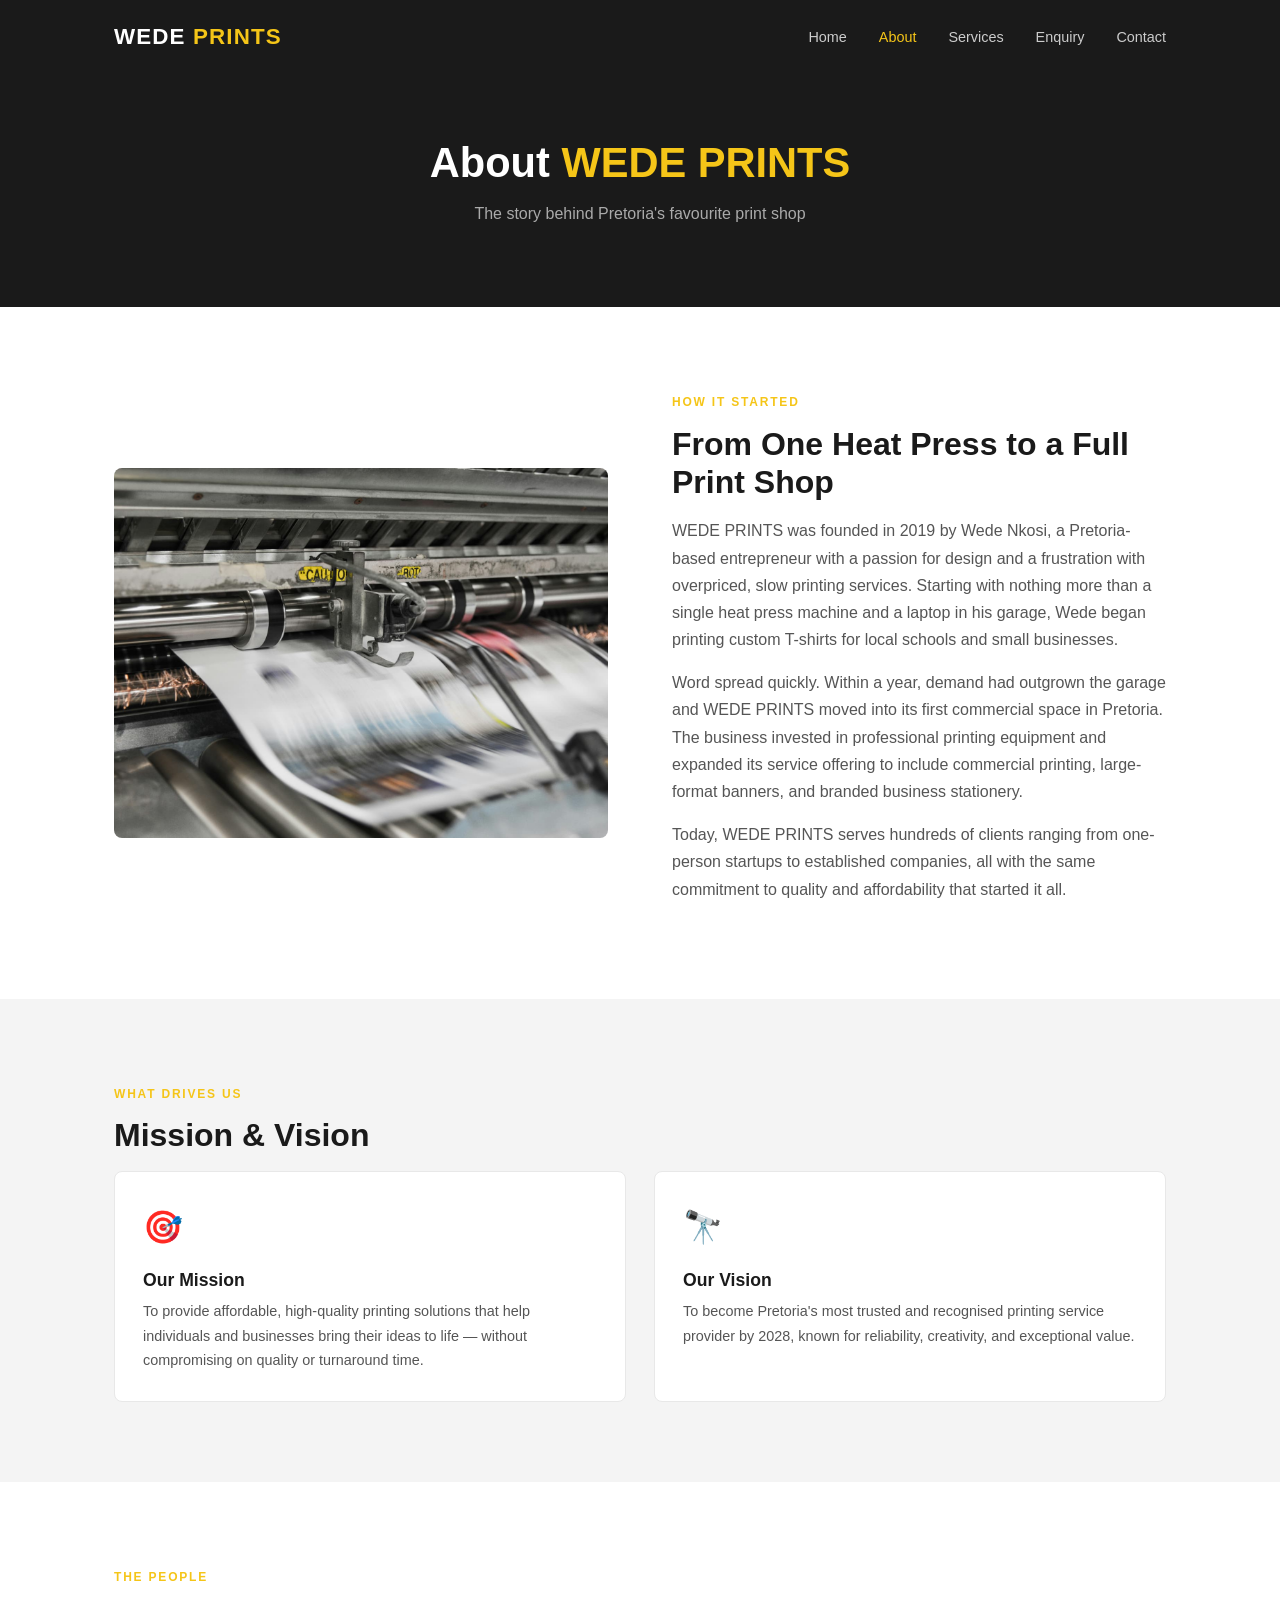
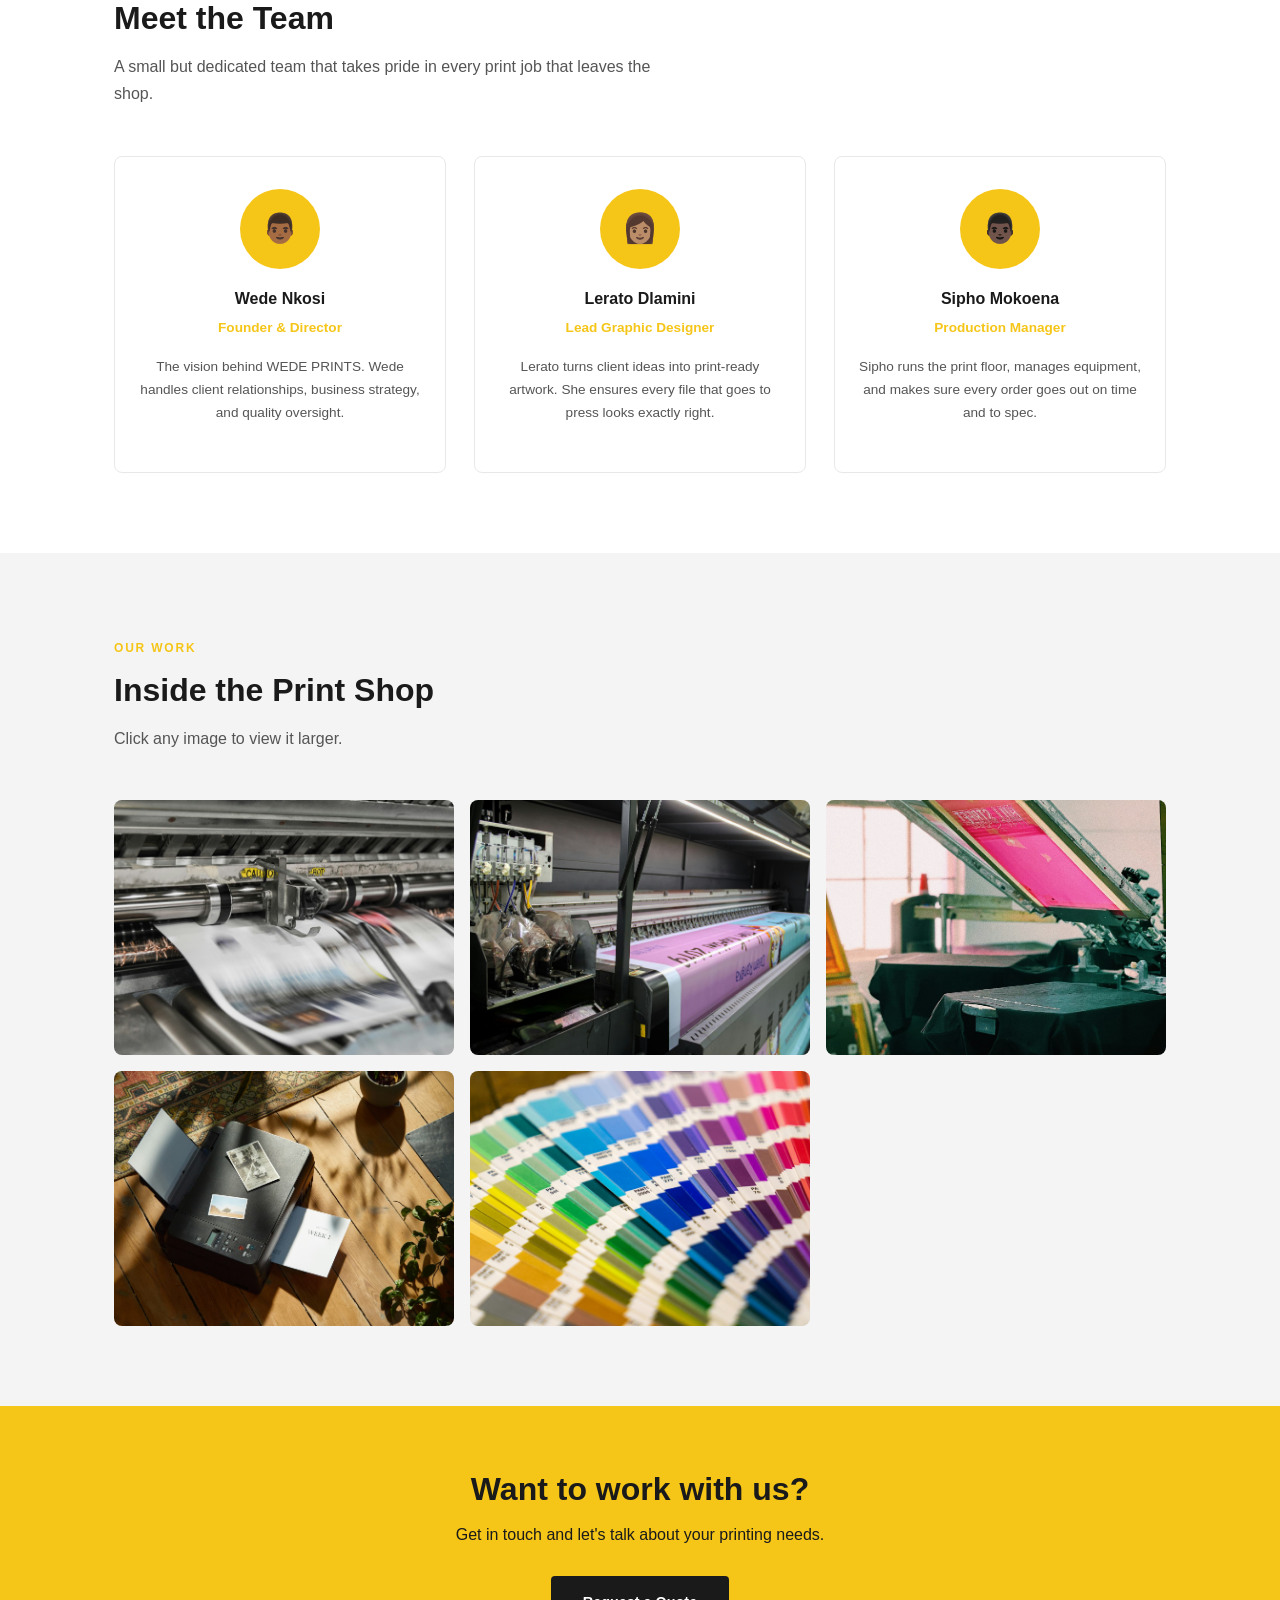
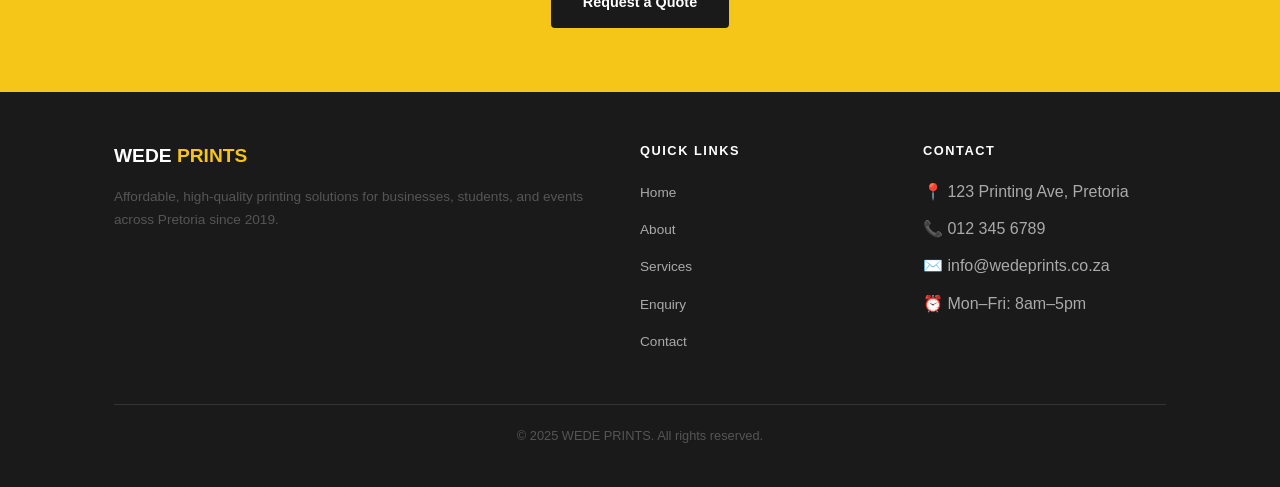
==== commit 70af68fa: "SEO and Content security Add off-page and local SEO strategy to README Add LocalBusiness structured " ====
--- a/about.html
+++ b/about.html
@@ -2,12 +2,13 @@
 <html lang="en">
 <head>
   <!-- Page metadata -->
-   
   <meta charset="UTF-8" />
   <meta name="viewport" content="width=device-width, initial-scale=1.0" />
   <title>About Us | WEDE PRINTS Pretoria Print Shop</title>
 <meta name="description" content="Meet the team behind WEDE PRINTS. Since 2019 we have grown from a home T-shirt press into a full print shop serving Pretoria businesses." />
-  <!-- Google Fonts -->
+<meta http-equiv="Content-Security-Policy" content="default-src 'self'; script-src 'self' https://unpkg.com; style-src 'self' 'unsafe-inline' https://fonts.googleapis.com https://unpkg.com; font-src https://fonts.gstatic.com; img-src 'self' data: https://tile.openstreetmap.org https://unpkg.com; connect-src 'self' https://jsonplaceholder.typicode.com; form-action 'self' https://jsonplaceholder.typicode.com mailto:; base-uri 'self'; object-src 'none'" /> 
+
+<!-- Google Fonts -->
   <link rel="preconnect" href="https://fonts.googleapis.com" />
   <link rel="preconnect" href="https://fonts.gstatic.com" crossorigin />
   <link href="https://fonts.googleapis.com/css2?family=Poppins:wght@400;500;600;700&display=swap" rel="stylesheet" />
--- a/css/style.css
+++ b/css/style.css
@@ -818,4 +818,144 @@
 
 @media (max-width: 768px) {
   .gallery { grid-template-columns: 1fr; }
+}/* ---------- Searchable price list ---------- */
+.toolbar {
+  display: grid;
+  grid-template-columns: 2fr 1fr 1fr;
+  gap: 16px;
+  margin-bottom: 20px;
+}
+
+.result-count {
+  font-size: 0.9rem;
+  margin-bottom: 20px;
+}
+
+.product-grid {
+  display: grid;
+  grid-template-columns: repeat(3, 1fr);
+  gap: 24px;
+}
+
+.product-card {
+  display: flex;
+  flex-direction: column;
+  gap: 8px;
+  padding: 24px;
+  border: 1px solid #e8e8e8;
+  border-radius: 8px;
+  background-color: #ffffff;
+  transition: box-shadow 0.2s ease, transform 0.2s ease;
+}
+
+.product-card:hover {
+  box-shadow: 0 8px 24px rgba(0, 0, 0, 0.09);
+  transform: translateY(-3px);
+}
+
+.product-card__category {
+  font-size: 0.7rem;
+  font-weight: 600;
+  letter-spacing: 0.12em;
+  text-transform: uppercase;
+  color: #b8920d;
+}
+
+.product-card h3 {
+  font-size: 1.1rem;
+}
+
+.product-card p {
+  font-size: 0.9rem;
+  margin-bottom: 0;
+}
+
+.product-card__meta {
+  font-weight: 600;
+  color: #1a1a1a;
+  margin-top: auto;
+  padding-top: 8px;
+}
+
+.product-card .btn {
+  align-self: flex-start;
+  margin-top: 8px;
+}
+
+@media (max-width: 1024px) {
+  .product-grid { grid-template-columns: repeat(2, 1fr); }
+}
+
+@media (max-width: 768px) {
+  .toolbar,
+  .product-grid { grid-template-columns: 1fr; }
+}/* ---------- Form validation & results ---------- */
+.form__error {
+  font-size: 0.8rem;
+  color: #b42318;
+  margin: 0;
+}
+
+.input--invalid {
+  border-color: #b42318 !important;
+  background-color: #fff5f4;
+}
+
+.form button:disabled {
+  opacity: 0.6;
+  cursor: not-allowed;
+}
+
+.form-result {
+  margin-top: 24px;
+  padding: 24px;
+  border-radius: 8px;
+}
+
+.form-result--success {
+  background-color: #f0fdf4;
+  border: 1px solid #86efac;
+  color: #166534;
+}
+
+.form-result--error {
+  background-color: #fff5f4;
+  border: 1px solid #fda29b;
+  color: #b42318;
+}
+
+.form-result h3 {
+  margin-bottom: 4px;
+}
+
+.form-result__ref {
+  font-weight: 600;
+  color: inherit;
+}
+
+.form-result ul {
+  list-style: disc;
+  padding-left: 20px;
+}
+
+.form-result li {
+  margin-bottom: 6px;
+}/* ---------- Contact email preview ---------- */
+.email-preview {
+  background-color: #ffffff;
+  border: 1px solid #86efac;
+  border-radius: 6px;
+  padding: 16px;
+  margin: 16px 0;
+  font-family: Consolas, monospace;
+  font-size: 0.85rem;
+  color: #1a1a1a;
+  white-space: pre-wrap;
+  word-break: break-word;
+}
+
+.form-result__actions {
+  display: flex;
+  gap: 12px;
+  flex-wrap: wrap;
 }
